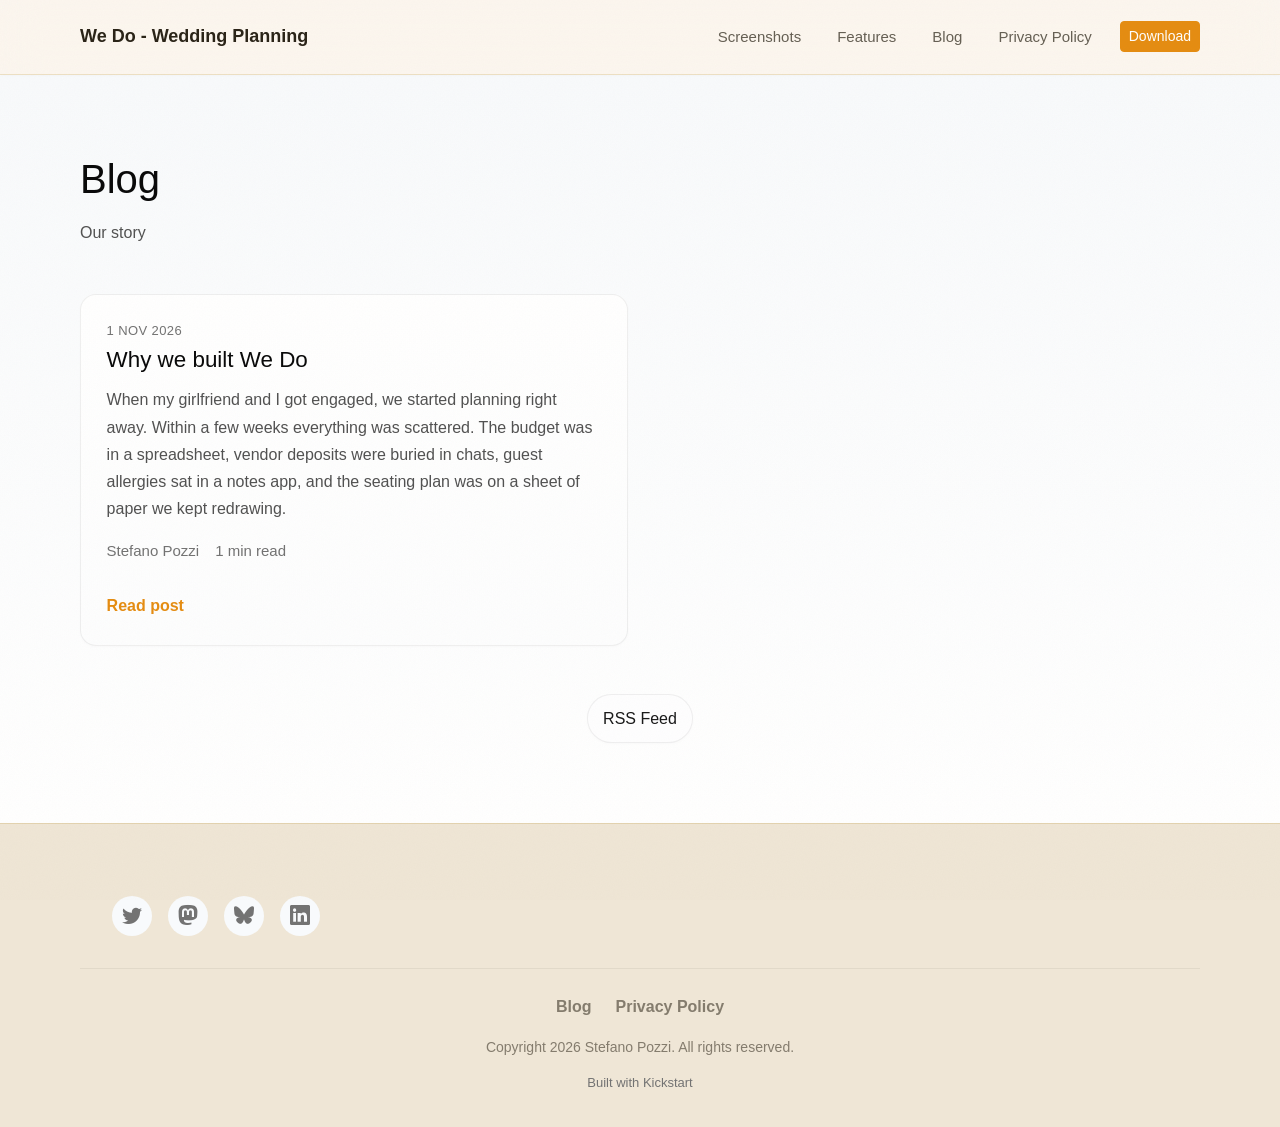
==== blog/index.html @ 228f0b12 "Deploy website – 1 Nov 2026 at 17:12" ====
<!doctype html>
<html lang="en" data-light-theme="light" data-dark-theme="dark">
  <head>
    <base href="../" />
    <meta property="og:site_name" content="We Do - Wedding Planning" />
    <meta property="og:title" content="Blog" />
    <meta name="twitter:title" content="Blog" />
    <meta property="og:description" content="Our story" />
    <meta name="twitter:description" content="Our story" />
    <meta property="og:url" content="https://example.com/blog" />
    <meta name="twitter:domain" content="example.com" />
    <meta name="twitter:card" content="summary_large_image" />
    <meta name="twitter:dnt" content="on" />
    <meta charset="utf-8" />
    <meta name="viewport" content="width=device-width, initial-scale=1" />
    <meta name="description" content="Our story" />
    <meta name="author" content="Stefano Pozzi" />
    <meta name="generator" content="Ignite v0.6.0" />
    <title>Blog - We Do - Wedding Planning</title>
    <link href="css/bootstrap.min.css" rel="stylesheet" />
    <link href="css/bootstrap-icons.min.css" rel="stylesheet" />
    <link href="css/ignite-core.min.css" rel="stylesheet" />
    <link href="https://example.com/blog" rel="canonical" />
    <link href="css/styles.css" rel="stylesheet" />
    <style>
:root {
    --primary-color: #e58d12;
    --primary-rgb: 229, 141, 18;
    --font-family: -apple-system, BlinkMacSystemFont, 'Segoe UI', Roboto, 'Helvetica Neue', Arial, sans-serif;
    color-scheme: light dark;
}
</style>
    <link href="css/custom.css" rel="stylesheet" />
    <meta name="apple-itunes-app" content="app-id=6824412482" />
  </head>
  <body data-site-classes="site-shell">
    <header>
      <nav class="site-header navbar navbar-expand-md">
        <div class="container flex-wrap flex-lg-nowrap">
          <div class="me-2 me-md-auto">
            <a href="./" class="brand-link d-inline-flex align-items-center navbar-brand"><span class="brand-name">We Do - Wedding Planning</span></a>
          </div>
          <button type="button" class="navbar-toggler btn" data-bs-toggle="collapse" data-bs-target="#navbarCollapse" aria-controls="navbarCollapse" aria-expanded="false" aria-label="Toggle navigation"><span class="navbar-toggler-icon"></span></button>
          <div id="navbarCollapse" class="collapse navbar-collapse">
            <ul class="navbar-nav mb-2 mb-md-0 col justify-content-end">
              <li class="nav-item"><a href="#screenshots" class="nav-link text-nowrap">Screenshots</a></li>
              <li class="nav-item"><a href="#features" class="nav-link text-nowrap">Features</a></li>
              <li class="nav-item"><a href="https://wedoplan.app/blog" class="nav-link text-nowrap">Blog</a></li>
              <li class="nav-item"><a href="https://wedoplan.app/privacy" class="nav-link text-nowrap">Privacy Policy</a></li>
              <li class="nav-item"><a href="https://apps.apple.com/app/id6824412482" class="text-nowrap btn btn-sm btn-primary">Download</a></li>
            </ul>
          </div>
        </div>
      </nav>
    </header>
    <main class="site-main">
      <div class="ig-main-content">
        <div class="blog-index-page">
          <div class="container blog-index-header">
            <h1 class="blog-index-title">Blog</h1>
            <p class="blog-index-description">Our story</p>
          </div>
          <div class="container blog-index-grid">
            <div class="blog-card">
              <p class="blog-card-date">1 Nov 2026</p>
              <a href="blog/why-we-built-we-do/" class="blog-card-title">Why we built We Do</a>
              <p class="blog-card-summary">When my girlfriend and I got engaged, we started planning right away. Within a few weeks everything was scattered. The budget was in a spreadsheet, vendor deposits were buried in chats, guest allergies sat in a notes app, and the seating plan was on a sheet of paper we kept redrawing.</p>
              <div class="blog-card-meta">
                <p class="blog-card-meta-item">Stefano Pozzi</p>
                <p class="blog-card-meta-item">1 min read</p>
              </div>
              <a href="blog/why-we-built-we-do/" class="blog-card-link">Read post</a>
            </div>
          </div>
          <div class="container blog-index-footer">
            <a href="feed.rss" class="blog-feed-link">RSS Feed</a>
          </div>
        </div>
      </div>
    </main>
    <div class="site-footer">
      <div class="container">
        <div class="footer-content">
          <div class="footer-brand"></div>
          <div class="footer-social">
            <a href="https://x.com/Ste_Pozzi" class="social-link"><i class="bi-twitter"></i></a>
            <a href="https://iosdev.space/@stepozzi" class="social-link"><i class="bi-mastodon"></i></a>
            <a href="https://bsky.app/profile/stepozzi.bsky.social" class="social-link"><i class="bi-bluesky"></i></a>
            <a href="https://www.linkedin.com/in/stefano12pozzi/" class="social-link"><i class="bi-linkedin"></i></a>
          </div>
        </div>
        <div class="footer-copyright">
          <div class="footer-links">
            <a href="blog/" class="footer-privacy-link">Blog</a>
            <a href="privacy/" class="footer-privacy-link">Privacy Policy</a>
          </div>
          <p>Copyright 2026 Stefano Pozzi. All rights reserved.</p>
          <a href="https://www.kickstart.tools" class="footer-kickstart-link">Built with Kickstart</a>
        </div>
      </div>
    </div>
    <script src="js/bootstrap.bundle.min.js"></script>
    <script src="js/ignite-core.js"></script>
  </body>
</html>
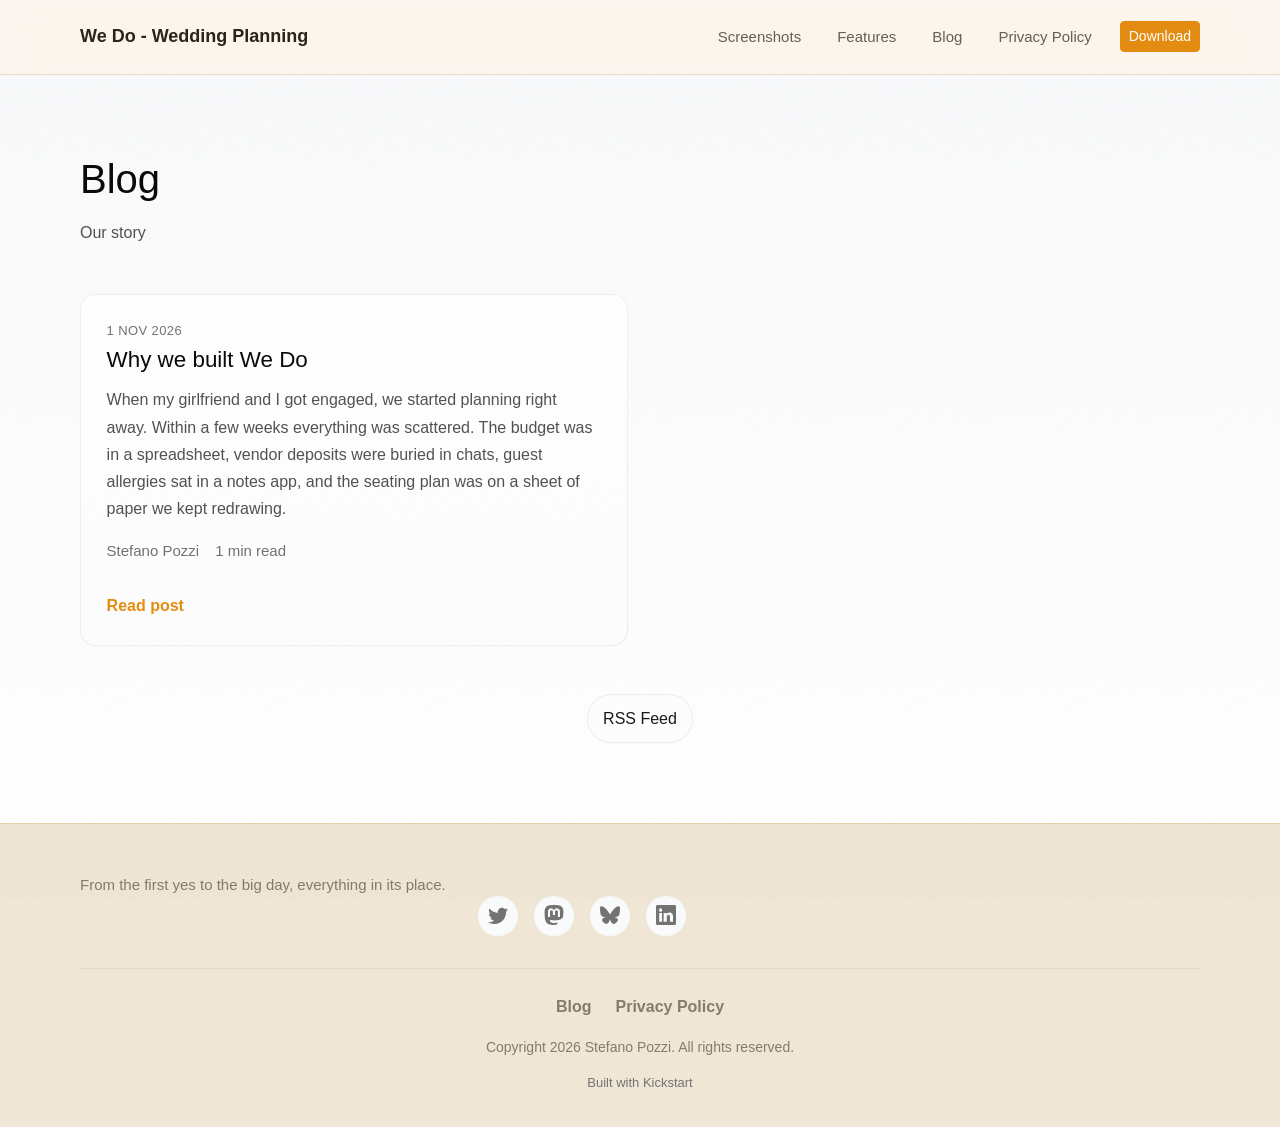
==== commit dcb92ec8: "Deploy website – 3 Nov 2026 at 17:52" ====
--- a/blog/index.html
+++ b/blog/index.html
@@ -81,7 +81,9 @@
     <div class="site-footer">
       <div class="container">
         <div class="footer-content">
-          <div class="footer-brand"></div>
+          <div class="footer-brand">
+            <p class="footer-tagline">From the first yes to the big day, everything in its place.</p>
+          </div>
           <div class="footer-social">
             <a href="https://x.com/Ste_Pozzi" class="social-link"><i class="bi-twitter"></i></a>
             <a href="https://iosdev.space/@stepozzi" class="social-link"><i class="bi-mastodon"></i></a>
